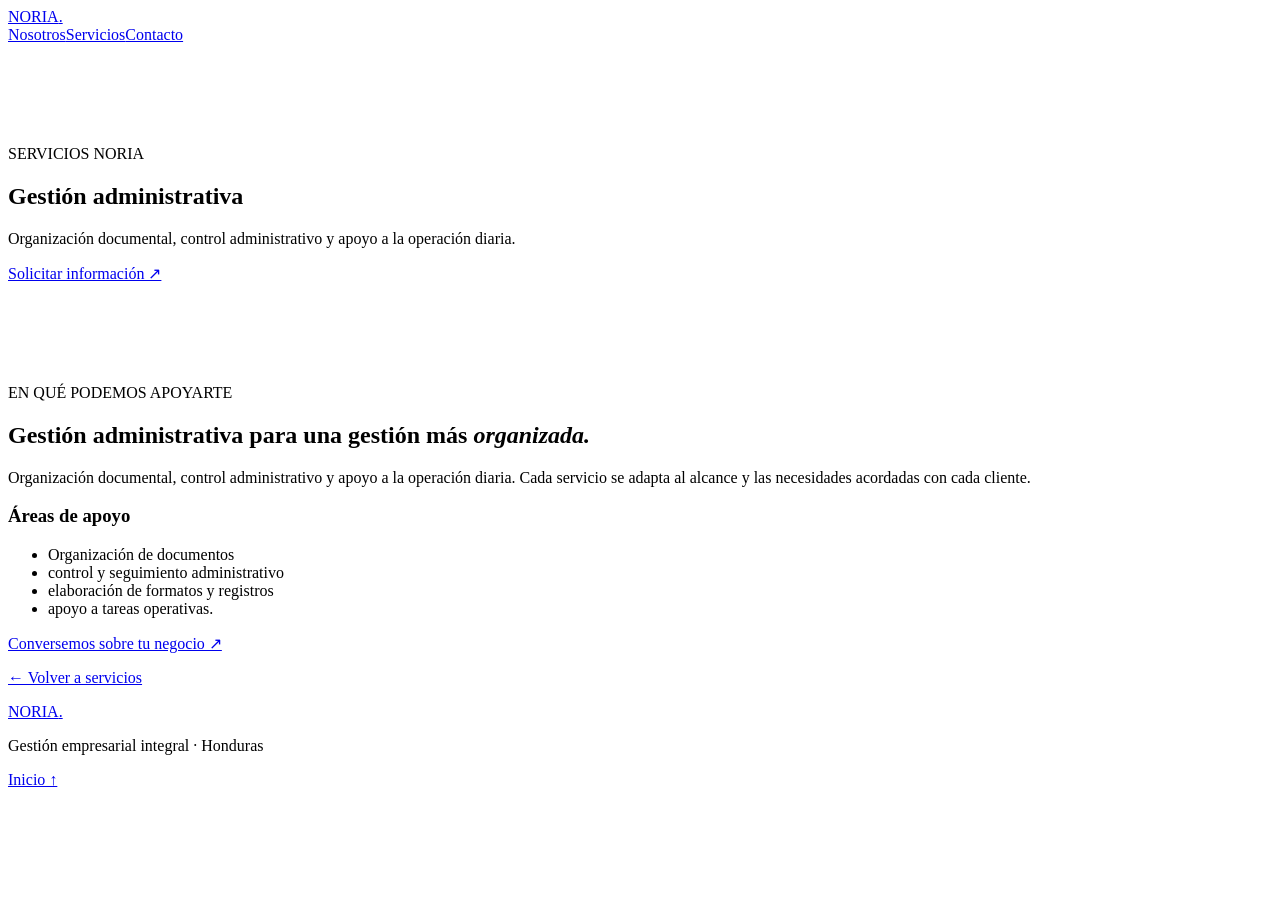
==== gestion-administrativa.html @ 4507b4e3 "Add files via upload" ====
<!doctype html><html lang="es"><head><meta charset="utf-8"><meta name="viewport" content="width=device-width,initial-scale=1"><title>Gestión administrativa | NORIA</title><link rel="stylesheet" href="../assets/styles.css"></head><body><header class="header"><a class="brand" href="../index.html">NORIA<span>.</span></a><nav class="nav open"><a href="../index.html#nosotros">Nosotros</a><a href="../index.html#servicios">Servicios</a><a href="../index.html#contacto">Contacto</a></nav></header><main><section class="hero"><div class="container" style="padding:85px 0"><p class="eyebrow light">SERVICIOS NORIA</p><h1>Gestión administrativa</h1><p class="hero-lead">Organización documental, control administrativo y apoyo a la operación diaria.</p><a class="button" href="../index.html#contacto">Solicitar información ↗</a></div></section><section class="section"><div class="container"><p class="eyebrow">EN QUÉ PODEMOS APOYARTE</p><h2>Gestión administrativa para una gestión más <em>organizada.</em></h2><p class="lead">Organización documental, control administrativo y apoyo a la operación diaria. Cada servicio se adapta al alcance y las necesidades acordadas con cada cliente.</p><h3>Áreas de apoyo</h3><ul class="muted"><li>Organización de documentos</li><li>control y seguimiento administrativo</li><li>elaboración de formatos y registros</li><li>apoyo a tareas operativas.</li></ul><a class="button" href="../index.html#contacto">Conversemos sobre tu negocio ↗</a><p><a href="../index.html#servicios">← Volver a servicios</a></p></div></section></main><footer><div class="container foot"><a class="brand" href="../index.html">NORIA<span>.</span></a><p>Gestión empresarial integral · Honduras</p><a href="../index.html">Inicio ↑</a></div></footer></body></html>
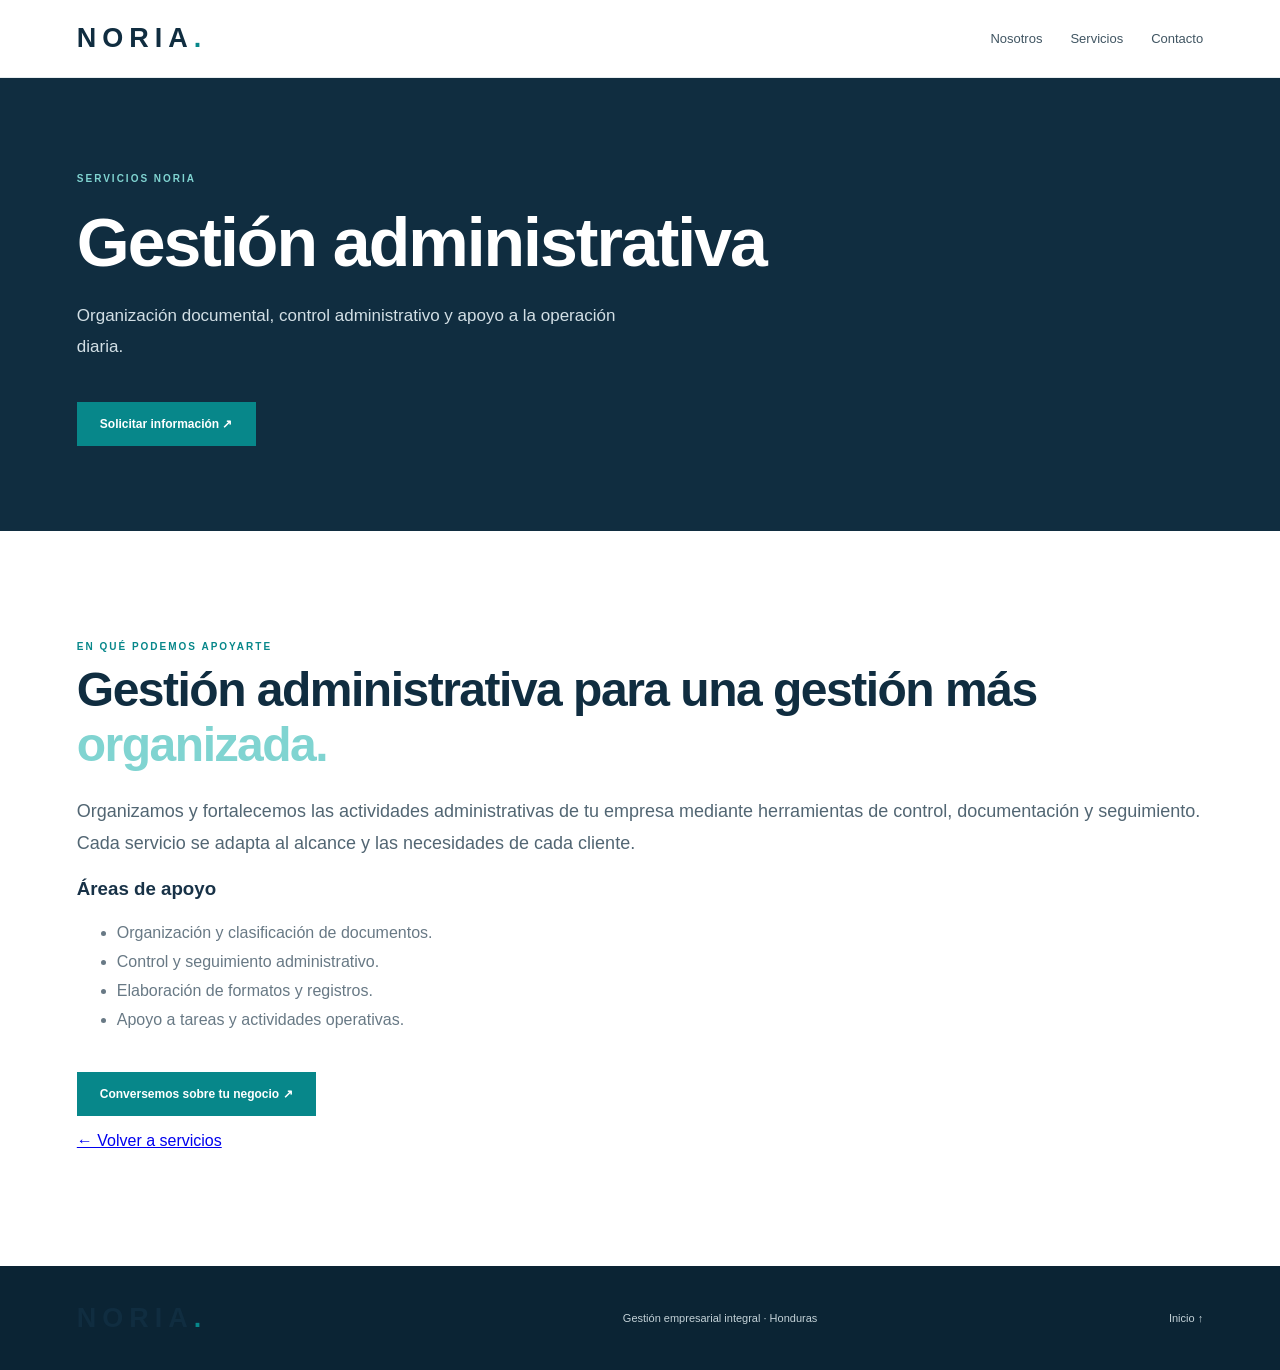
==== commit c5ae95fa: "Update gestion-administrativa.html" ====
--- a/gestion-administrativa.html
+++ b/gestion-administrativa.html
@@ -1 +1,88 @@
-<!doctype html><html lang="es"><head><meta charset="utf-8"><meta name="viewport" content="width=device-width,initial-scale=1"><title>Gestión administrativa | NORIA</title><link rel="stylesheet" href="../assets/styles.css"></head><body><header class="header"><a class="brand" href="../index.html">NORIA<span>.</span></a><nav class="nav open"><a href="../index.html#nosotros">Nosotros</a><a href="../index.html#servicios">Servicios</a><a href="../index.html#contacto">Contacto</a></nav></header><main><section class="hero"><div class="container" style="padding:85px 0"><p class="eyebrow light">SERVICIOS NORIA</p><h1>Gestión administrativa</h1><p class="hero-lead">Organización documental, control administrativo y apoyo a la operación diaria.</p><a class="button" href="../index.html#contacto">Solicitar información ↗</a></div></section><section class="section"><div class="container"><p class="eyebrow">EN QUÉ PODEMOS APOYARTE</p><h2>Gestión administrativa para una gestión más <em>organizada.</em></h2><p class="lead">Organización documental, control administrativo y apoyo a la operación diaria. Cada servicio se adapta al alcance y las necesidades acordadas con cada cliente.</p><h3>Áreas de apoyo</h3><ul class="muted"><li>Organización de documentos</li><li>control y seguimiento administrativo</li><li>elaboración de formatos y registros</li><li>apoyo a tareas operativas.</li></ul><a class="button" href="../index.html#contacto">Conversemos sobre tu negocio ↗</a><p><a href="../index.html#servicios">← Volver a servicios</a></p></div></section></main><footer><div class="container foot"><a class="brand" href="../index.html">NORIA<span>.</span></a><p>Gestión empresarial integral · Honduras</p><a href="../index.html">Inicio ↑</a></div></footer></body></html>+
+<!doctype html>
+<html lang="es">
+<head>
+  <meta charset="utf-8">
+  <meta name="viewport" content="width=device-width, initial-scale=1">
+
+  <title>Gestión administrativa | NORIA</title>
+  <meta name="description" content="Organización documental, control administrativo y apoyo a la operación diaria de empresas en Honduras.">
+
+  <link rel="stylesheet" href="styles.css">
+  <script src="script.js" defer></script>
+</head>
+
+<body>
+
+  <header class="header">
+    <a class="brand" href="index.html">NORIA<span>.</span></a>
+
+    <nav class="nav open">
+      <a href="index.html#nosotros">Nosotros</a>
+      <a href="index.html#servicios">Servicios</a>
+      <a href="index.html#contacto">Contacto</a>
+    </nav>
+  </header>
+
+  <main>
+    <section class="hero">
+      <div class="container" style="padding:85px 0">
+        <p class="eyebrow light">SERVICIOS NORIA</p>
+        <h1>Gestión administrativa</h1>
+
+        <p class="hero-lead">
+          Organización documental, control administrativo y apoyo a la operación diaria.
+        </p>
+
+        <a class="button" href="index.html#contacto">
+          Solicitar información ↗
+        </a>
+      </div>
+    </section>
+
+    <section class="section">
+      <div class="container">
+        <p class="eyebrow">EN QUÉ PODEMOS APOYARTE</p>
+
+        <h2>
+          Gestión administrativa para una gestión más
+          <em>organizada.</em>
+        </h2>
+
+        <p class="lead">
+          Organizamos y fortalecemos las actividades administrativas
+          de tu empresa mediante herramientas de control, documentación
+          y seguimiento. Cada servicio se adapta al alcance y las necesidades
+          de cada cliente.
+        </p>
+
+        <h3>Áreas de apoyo</h3>
+
+        <ul class="muted">
+          <li>Organización y clasificación de documentos.</li>
+          <li>Control y seguimiento administrativo.</li>
+          <li>Elaboración de formatos y registros.</li>
+          <li>Apoyo a tareas y actividades operativas.</li>
+        </ul>
+
+        <a class="button" href="index.html#contacto">
+          Conversemos sobre tu negocio ↗
+        </a>
+
+        <p>
+          <a href="index.html#servicios">← Volver a servicios</a>
+        </p>
+      </div>
+    </section>
+  </main>
+
+  <footer>
+    <div class="container foot">
+      <a class="brand" href="index.html">NORIA<span>.</span></a>
+      <p>Gestión empresarial integral · Honduras</p>
+      <a href="index.html">Inicio ↑</a>
+    </div>
+  </footer>
+
+</body>
+</html>
--- a/styles.css
+++ b/styles.css
@@ -0,0 +1 @@
+:root{--navy:#102d40;--teal:#07878a;--cyan:#80d4d1;--ink:#183247;--muted:#687985;--pale:#f1f5f6}*{box-sizing:border-box}html{scroll-behavior:smooth;scroll-padding-top:85px}body{margin:0;font-family:'DM Sans',Arial,sans-serif;color:var(--ink)}.container{width:min(1160px,88%);margin:auto}.header{height:78px;padding:0 6%;display:flex;align-items:center;justify-content:space-between;background:#fff;position:sticky;top:0;z-index:5;border-bottom:1px solid #e7edef}.brand{font:800 27px Manrope,Arial;letter-spacing:6px;text-decoration:none;color:var(--navy)}.brand span{color:var(--teal)}.nav{display:flex;gap:28px;align-items:center}.nav a{font-size:13px;text-decoration:none;color:#405562}.nav a:hover{color:var(--teal)}.nav-cta{background:var(--navy);color:white!important;padding:12px 20px}.menu-toggle{display:none}.hero{background:var(--navy);color:white;position:relative;overflow:hidden}.hero-grid{display:grid;grid-template-columns:1.1fr .9fr;gap:55px;align-items:center;padding:100px 0 110px}.eyebrow{font-size:10px;letter-spacing:2px;color:var(--teal);font-weight:700}.light{color:var(--cyan)}h1,h2,h3{font-family:Manrope,Arial}h1{font-size:clamp(42px,5.5vw,68px);line-height:1.08;letter-spacing:-2px;margin:22px 0}h1 em,h2 em{font-style:normal;color:var(--cyan)}h2{font-size:clamp(34px,4vw,48px);line-height:1.16;letter-spacing:-1.5px;color:var(--navy);margin:0 0 22px}.hero-lead{font-size:17px;line-height:1.8;color:#d2dfe5;max-width:550px}.button{display:inline-block;margin-top:22px;padding:15px 23px;background:var(--teal);color:white;text-decoration:none;font-size:12px;font-weight:700;transition:.25s}.button:hover{transform:translateY(-4px);background:#0a9b9e}.hero-visual{position:relative;padding:10px 20px 35px 0}.image-slot{min-height:340px;background:linear-gradient(140deg,#dce8e9,#9bb5b8);display:flex;align-items:center;justify-content:center;flex-direction:column;text-align:center;padding:25px;color:#365261;position:relative;overflow:hidden}.image-slot:before{content:'';position:absolute;width:230px;height:230px;border:1px solid #102d4020;transform:rotate(35deg);border-radius:30px}.image-slot>*{position:relative}.image-slot b{font-size:11px;letter-spacing:2px}.image-slot small{font-size:11px;margin-top:8px;max-width:250px}.floating{position:absolute;bottom:0;left:-30px;background:#fff;color:var(--navy);padding:17px 22px;font-size:12px;font-weight:700;box-shadow:0 15px 35px #061c2b35;animation:float 5s infinite}.floating small{display:block;color:var(--muted);font-size:10px;font-weight:400;margin-top:5px}.hero-foot{position:absolute;bottom:0;left:6%;right:6%;padding:17px 0;border-top:1px solid #ffffff30;display:flex;justify-content:space-between;font-size:9px;letter-spacing:1.5px;color:#b9cbd2}.section{padding:100px 0}.two{display:grid;grid-template-columns:.65fr 1.35fr;gap:60px}.label{font-size:10px;letter-spacing:2px;font-weight:700;color:#667985}.lead{font-size:18px;line-height:1.8;color:#526673}.muted{color:var(--muted);line-height:1.8}.lower{grid-template-columns:1fr 1fr;align-items:center;margin-top:30px;gap:25px}.pale{min-height:190px;font-size:11px;letter-spacing:1px}.services,.contact{background:var(--pale)}.cards{display:grid;grid-template-columns:repeat(3,1fr);gap:14px;margin-top:45px}.cards article{background:white;padding:27px 24px;border:1px solid #e5ecee;transition:.3s;min-height:260px}.cards article:hover{transform:translateY(-8px);box-shadow:0 20px 40px #102d4012}.cards small{font-size:9px;letter-spacing:1.3px;color:#82939b;font-weight:700}.cards b{display:block;font-size:25px;color:var(--teal);margin:22px 0 10px}.cards h3,.steps h3,.audiences h3{font-size:18px;color:var(--navy);margin:0 0 10px}.cards p,.steps p,.audiences p{font-size:12px;line-height:1.8;color:var(--muted)}.cards a{font-size:11px;color:var(--teal);text-decoration:none;font-weight:700}.dark{background:var(--navy);color:white}.dark h2{color:white}.light-text{color:#c1d0d6}.audiences{display:grid;grid-template-columns:repeat(3,1fr);gap:25px;margin-top:45px}.audiences>div{border-top:1px solid #587080;padding:22px 12px 0 0}.audiences small{color:var(--cyan)}.audiences h3{color:white;margin-top:15px}.audiences p{color:#b8c9d0}.steps{display:grid;grid-template-columns:repeat(3,1fr);gap:25px;margin:45px 0}.steps>div{border-top:1px solid #dfe7e9;padding-top:23px}.steps small{font-size:9px;letter-spacing:1.2px;color:#80919a}.steps h3{font-size:22px;margin-top:12px}.wide{min-height:220px}.note{display:block;margin-top:12px;color:#8a989f;font-size:10px}.foot{display:grid;grid-template-columns:1fr 1fr auto;gap:15px;align-items:center}.foot p,.foot>a:not(.brand){font-size:11px;text-decoration:none;color:#c4d2d8}.foot small{grid-column:1/-1;border-top:1px solid #ffffff25;padding-top:18px;color:#91a5ae;font-size:10px}footer{background:#0b2434;padding:35px 0;color:white}.reveal{opacity:0;transform:translateY(28px);transition:opacity .8s ease,transform .8s ease}.reveal.visible{opacity:1;transform:translateY(0)}.delay{transition-delay:.2s}@keyframes float{0%,100%{transform:translateY(0)}50%{transform:translateY(-10px)}}@media(max-width:800px){.menu-toggle{display:block;background:none;border:0;font-size:24px;color:var(--navy)}.nav{display:none;position:absolute;top:78px;left:0;right:0;background:white;padding:25px 6%;flex-direction:column;align-items:flex-start}.nav.open{display:flex}.hero-grid{grid-template-columns:1fr;padding:65px 0 100px}.hero-visual{margin-left:25px}.two{grid-template-columns:1fr;gap:25px}.cards{grid-template-columns:repeat(2,1fr)}.steps,.audiences{grid-template-columns:1fr}.section{padding:70px 0}.foot{grid-template-columns:1fr 1fr}}@media(max-width:520px){.cards,.lower{grid-template-columns:1fr}.hero h1{font-size:43px}.hero-foot{font-size:8px}.foot{grid-template-columns:1fr}.foot small{grid-column:auto}}@media(prefers-reduced-motion:reduce){*{animation:none!important;transition:none!important;scroll-behavior:auto!important}.reveal{opacity:1;transform:none}}
